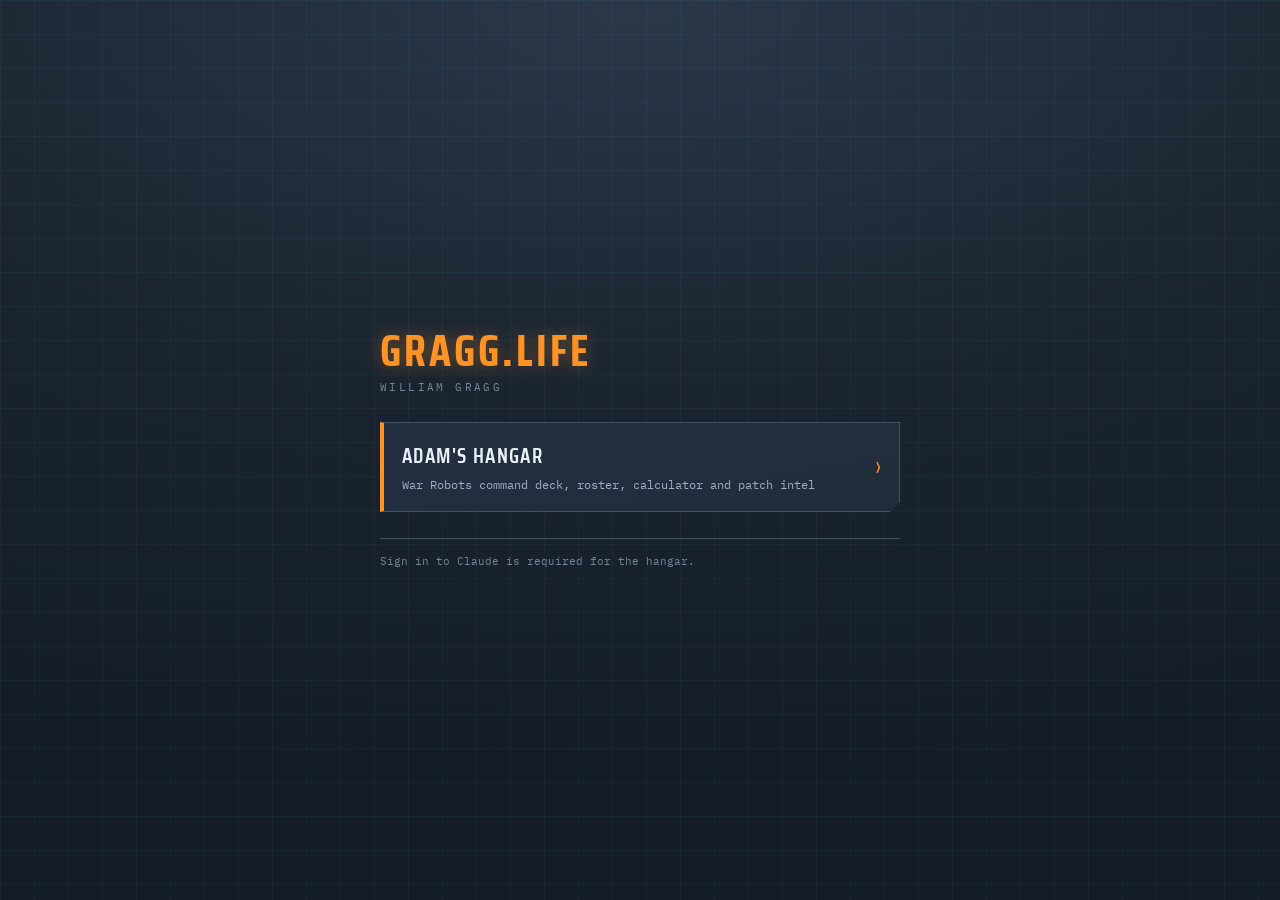
==== index.html @ 82b92b89 "Front door for www.gragg.life with /adams-hangar redirect Co-Authored-By: Claude Opus 5.5 <noreply@a" ====
<!doctype html>
<html lang="en">
<head>
<meta charset="utf-8">
<meta name="viewport" content="width=device-width,initial-scale=1,viewport-fit=cover">
<title>gragg.life</title>
<link rel="stylesheet" href="https://fonts.googleapis.com/css2?family=Saira+Condensed:wght@600;700&family=IBM+Plex+Mono:wght@400;500&display=swap">
<style>
:root{color-scheme:dark;--amber:#ff9326;--amber2:#ffbb66;--cyan:#3fd0f5;
  --fg:#e9f0f7;--dim:#9db0c4;--faint:#73879b;--line:#415263;--panel:#243040}
*{box-sizing:border-box}
body{margin:0;min-height:100vh;display:flex;align-items:center;justify-content:center;padding:24px 16px;
  background:
    linear-gradient(rgba(63,208,245,.05) 1px,transparent 1px) 0 0/100% 34px,
    linear-gradient(90deg,rgba(63,208,245,.05) 1px,transparent 1px) 0 0/34px 100%,
    radial-gradient(130% 85% at 50% 0%,#2a3848 0%,#1a2430 52%,#141d27 100%);
  background-attachment:fixed;
  color:var(--fg);font-family:"IBM Plex Mono",ui-monospace,monospace;font-size:14px;line-height:1.6}
.wrap{width:100%;max-width:520px}
h1{font-family:"Saira Condensed",Impact,sans-serif;font-size:44px;font-weight:700;letter-spacing:3px;
  text-transform:uppercase;margin:0;color:var(--amber);line-height:1;text-shadow:0 0 18px rgba(255,147,38,.4)}
.sub{font-size:10.5px;letter-spacing:2.4px;text-transform:uppercase;color:var(--faint);margin:6px 0 26px}
a.tile{display:flex;align-items:center;gap:14px;text-decoration:none;color:var(--fg);
  background:linear-gradient(170deg,var(--panel),#202c3a);border:1px solid var(--line);
  border-left:4px solid var(--amber);padding:16px 18px;margin-bottom:10px;
  clip-path:polygon(0 0,100% 0,100% calc(100% - 10px),calc(100% - 10px) 100%,0 100%)}
a.tile:hover{border-color:var(--amber);background:linear-gradient(170deg,#2c3a4c,#243040)}
a.tile .t{flex:1;min-width:0}
a.tile b{display:block;font-family:"Saira Condensed",Impact,sans-serif;font-size:21px;letter-spacing:1.4px;
  text-transform:uppercase;font-weight:600}
a.tile span{font-size:11.5px;color:var(--dim)}
a.tile .arw{font-family:"Saira Condensed",Impact,sans-serif;font-size:26px;color:var(--amber);flex:none}
.foot{margin-top:26px;font-size:11px;color:var(--faint);border-top:1px solid var(--line);padding-top:14px}
</style>
</head>
<body>
<div class="wrap">
  <h1>gragg.life</h1>
  <div class="sub">William Gragg</div>
  <a class="tile" href="/adams-hangar/">
    <div class="t"><b>Adam's Hangar</b><span>War Robots command deck, roster, calculator and patch intel</span></div>
    <div class="arw">&rsaquo;</div>
  </a>
  <div class="foot">Sign in to Claude is required for the hangar.</div>
</div>
</body>
</html>
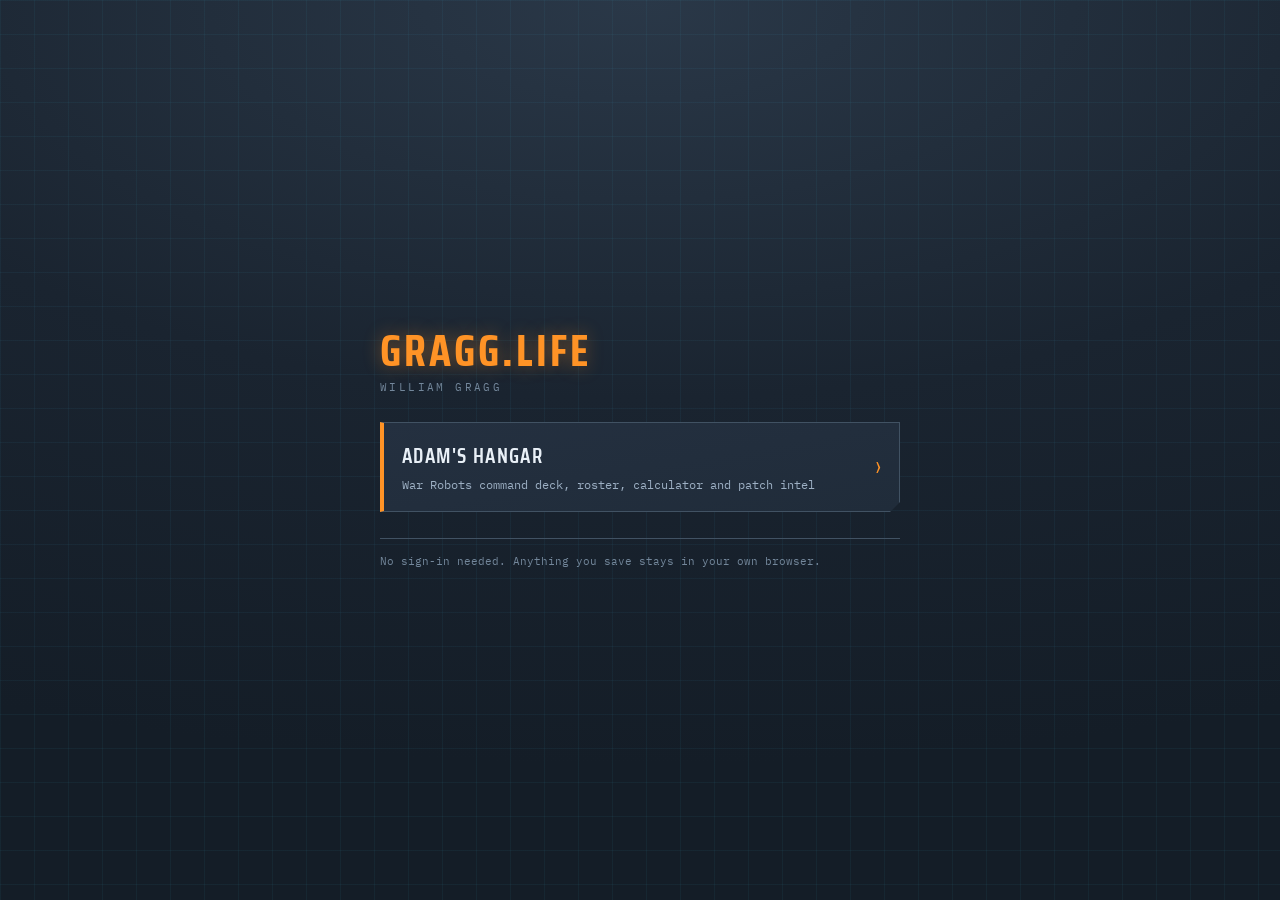
==== commit e193c948: "Host the hangar on gragg.life instead of redirecting to claude.ai Co-Authored-By: Claude Opus 5.5 <n" ====
--- a/index.html
+++ b/index.html
@@ -41,7 +41,7 @@
     <div class="t"><b>Adam's Hangar</b><span>War Robots command deck, roster, calculator and patch intel</span></div>
     <div class="arw">&rsaquo;</div>
   </a>
-  <div class="foot">Sign in to Claude is required for the hangar.</div>
+  <div class="foot">No sign-in needed. Anything you save stays in your own browser.</div>
 </div>
 </body>
 </html>
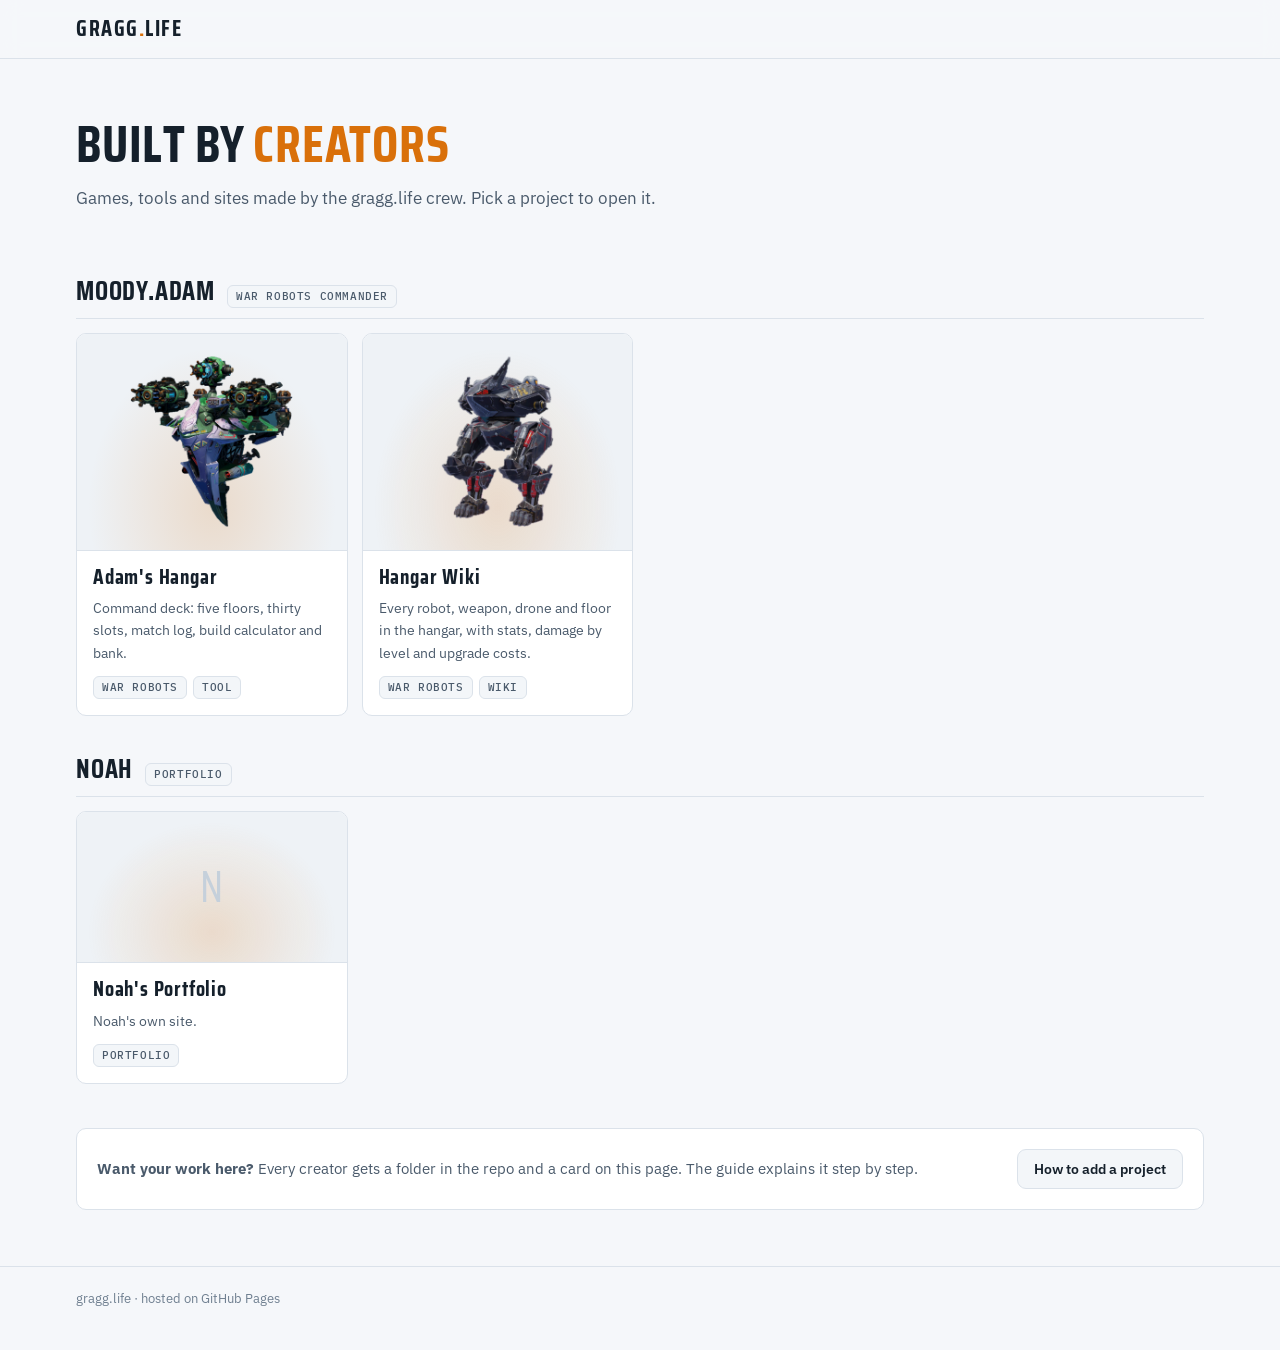
==== commit 633c5b8e: "Portfolio home, shared styles, creator template and hangar wiki Co-Authored-By: Claude Opus 5.5 <nor" ====
--- a/index.html
+++ b/index.html
@@ -4,45 +4,61 @@
 <meta charset="utf-8">
 <meta name="viewport" content="width=device-width,initial-scale=1,viewport-fit=cover">
 <title>gragg.life</title>
-<link rel="stylesheet" href="https://fonts.googleapis.com/css2?family=Saira+Condensed:wght@600;700&family=IBM+Plex+Mono:wght@400;500&display=swap">
+<meta name="description" content="Projects by the gragg.life creators.">
+<link rel="stylesheet" href="https://fonts.googleapis.com/css2?family=Saira+Condensed:wght@600;700&family=IBM+Plex+Sans:wght@400;500;600&family=IBM+Plex+Mono:wght@400;500&display=swap">
+<link rel="stylesheet" href="/shared/site.css">
 <style>
-:root{color-scheme:dark;--amber:#ff9326;--amber2:#ffbb66;--cyan:#3fd0f5;
-  --fg:#e9f0f7;--dim:#9db0c4;--faint:#73879b;--line:#415263;--panel:#243040}
-*{box-sizing:border-box}
-body{margin:0;min-height:100vh;display:flex;align-items:center;justify-content:center;padding:24px 16px;
-  background:
-    linear-gradient(rgba(63,208,245,.05) 1px,transparent 1px) 0 0/100% 34px,
-    linear-gradient(90deg,rgba(63,208,245,.05) 1px,transparent 1px) 0 0/34px 100%,
-    radial-gradient(130% 85% at 50% 0%,#2a3848 0%,#1a2430 52%,#141d27 100%);
-  background-attachment:fixed;
-  color:var(--fg);font-family:"IBM Plex Mono",ui-monospace,monospace;font-size:14px;line-height:1.6}
-.wrap{width:100%;max-width:520px}
-h1{font-family:"Saira Condensed",Impact,sans-serif;font-size:44px;font-weight:700;letter-spacing:3px;
-  text-transform:uppercase;margin:0;color:var(--amber);line-height:1;text-shadow:0 0 18px rgba(255,147,38,.4)}
-.sub{font-size:10.5px;letter-spacing:2.4px;text-transform:uppercase;color:var(--faint);margin:6px 0 26px}
-a.tile{display:flex;align-items:center;gap:14px;text-decoration:none;color:var(--fg);
-  background:linear-gradient(170deg,var(--panel),#202c3a);border:1px solid var(--line);
-  border-left:4px solid var(--amber);padding:16px 18px;margin-bottom:10px;
-  clip-path:polygon(0 0,100% 0,100% calc(100% - 10px),calc(100% - 10px) 100%,0 100%)}
-a.tile:hover{border-color:var(--amber);background:linear-gradient(170deg,#2c3a4c,#243040)}
-a.tile .t{flex:1;min-width:0}
-a.tile b{display:block;font-family:"Saira Condensed",Impact,sans-serif;font-size:21px;letter-spacing:1.4px;
-  text-transform:uppercase;font-weight:600}
-a.tile span{font-size:11.5px;color:var(--dim)}
-a.tile .arw{font-family:"Saira Condensed",Impact,sans-serif;font-size:26px;color:var(--amber);flex:none}
-.foot{margin-top:26px;font-size:11px;color:var(--faint);border-top:1px solid var(--line);padding-top:14px}
+.hero{padding:56px 0 26px}
+.hero h1 b{color:var(--accent)}
+.creator{margin-top:38px}
+.creator header{display:flex;align-items:baseline;gap:12px;flex-wrap:wrap;border-bottom:1px solid var(--line);padding-bottom:10px;margin-bottom:14px}
+.creator header h2{margin:0}
+.proj{display:flex;flex-direction:column;overflow:hidden;color:var(--fg);transition:border-color .15s,transform .15s}
+.proj:hover{border-color:var(--accent);transform:translateY(-2px);text-decoration:none}
+.proj .art{aspect-ratio:16/9;background:radial-gradient(ellipse at 50% 80%,color-mix(in srgb,var(--accent) 18%,transparent),transparent 65%),var(--bg2);
+  display:flex;align-items:center;justify-content:center;border-bottom:1px solid var(--line)}
+.proj .art img{max-height:86%;max-width:80%;object-fit:contain}
+.proj .art span{font-family:var(--display);font-size:44px;color:var(--line2)}
+.proj .body{padding:14px 16px 16px;display:flex;flex-direction:column;gap:8px;flex:1}
+.proj h3{margin:0;font-size:21px}
+.proj p{margin:0;color:var(--dim);font-size:14px}
+.proj .tags{display:flex;gap:6px;flex-wrap:wrap;margin-top:auto;padding-top:4px}
+.join{margin-top:44px;padding:20px;display:flex;gap:16px;align-items:center;flex-wrap:wrap}
+.join p{margin:0;flex:1;min-width:220px;color:var(--dim)}
 </style>
 </head>
 <body>
-<div class="wrap">
-  <h1>gragg.life</h1>
-  <div class="sub">William Gragg</div>
-  <a class="tile" href="/adams-hangar/">
-    <div class="t"><b>Adam's Hangar</b><span>War Robots command deck, roster, calculator and patch intel</span></div>
-    <div class="arw">&rsaquo;</div>
-  </a>
-  <div class="foot">No sign-in needed. Anything you save stays in your own browser.</div>
-</div>
+<div class="topbar"><div class="container">
+  <a class="logo" href="/">gragg<b>.</b>life</a>
+</div></div>
+
+<main class="container">
+  <section class="hero">
+    <h1>Built by <b>creators</b></h1>
+    <p class="lede">Games, tools and sites made by the gragg.life crew. Pick a project to open it.</p>
+  </section>
+  <div id="creators"><p class="muted">Loading projects…</p></div>
+  <div class="card join">
+    <p><b>Want your work here?</b> Every creator gets a folder in the repo and a card on this page. The guide explains it step by step.</p>
+    <a class="btn ghost" href="https://github.com/Truline-IT/wr-hangar/blob/main/CONTRIBUTING.md">How to add a project</a>
+  </div>
+</main>
+<footer class="footer"><div class="container">gragg.life · hosted on GitHub Pages</div></footer>
+
+<script>
+const esc=s=>String(s??"").replace(/[&<>"']/g,c=>({"&":"&amp;","<":"&lt;",">":"&gt;",'"':"&quot;","'":"&#39;"}[c]));
+fetch("/creators.json").then(r=>r.json()).then(({creators})=>{
+  document.getElementById("creators").innerHTML=creators.map(c=>`
+    <section class="creator" id="${esc(c.id)}">
+      <header><h2>${esc(c.name)}</h2><span class="tag">${esc(c.role)}</span></header>
+      <div class="grid">${c.projects.map(p=>`
+        <a class="card proj" href="${esc(p.url)}">
+          <div class="art">${p.image?`<img src="${esc(p.image)}" alt="" loading="lazy">`:`<span>${esc(p.title[0])}</span>`}</div>
+          <div class="body"><h3>${esc(p.title)}</h3><p>${esc(p.summary)}</p>
+            <div class="tags">${(p.tags||[]).map(t=>`<span class="tag">${esc(t)}</span>`).join("")}</div></div>
+        </a>`).join("")}</div>
+    </section>`).join("");
+}).catch(()=>{document.getElementById("creators").innerHTML='<p class="muted">Projects could not load. Try refreshing.</p>';});
+</script>
 </body>
 </html>
-
--- a/shared/site.css
+++ b/shared/site.css
@@ -0,0 +1,66 @@
+/* gragg.life shared look. Every creator page links this, then adds its own accent. */
+:root{
+  color-scheme:dark;
+  --bg:#0f151c; --bg2:#141c25; --panel:#19232e; --panel2:#202c39; --line:#2c3a49; --line2:#3b4c5e;
+  --fg:#e8eef5; --dim:#a3b3c4; --faint:#728396;
+  --accent:#ff9326; --accent2:#ffb866; --link:#5cc8f0; --good:#4fd98c; --bad:#ff6363;
+  --radius:10px;
+  --display:"Saira Condensed",Impact,sans-serif;
+  --body:"IBM Plex Sans",system-ui,-apple-system,sans-serif;
+  --mono:"IBM Plex Mono",ui-monospace,monospace;
+}
+@media (prefers-color-scheme:light){
+  :root:not([data-theme="dark"]){
+    color-scheme:light;
+    --bg:#f5f7fa; --bg2:#eef2f6; --panel:#ffffff; --panel2:#f3f6f9; --line:#dbe2ea; --line2:#c5d0db;
+    --fg:#15202b; --dim:#4a5a6b; --faint:#6f7f90; --accent:#d9700a; --accent2:#f08a1e; --link:#0b74b8;
+  }
+}
+*{box-sizing:border-box}
+html{scroll-padding-top:72px}
+body{margin:0;background:var(--bg);color:var(--fg);font:15px/1.6 var(--body);-webkit-font-smoothing:antialiased}
+a{color:var(--link);text-decoration:none} a:hover{text-decoration:underline}
+img{max-width:100%}
+.container{max-width:1160px;margin:0 auto;padding:0 16px}
+
+/* top bar shared by every page */
+.topbar{position:sticky;top:0;z-index:30;background:color-mix(in srgb,var(--bg) 88%,transparent);
+  backdrop-filter:blur(10px);border-bottom:1px solid var(--line)}
+.topbar .container{display:flex;align-items:center;gap:14px;min-height:58px;flex-wrap:wrap}
+.logo{font-family:var(--display);font-weight:700;font-size:22px;letter-spacing:1.5px;text-transform:uppercase;color:var(--fg)}
+.logo b{color:var(--accent)} .logo:hover{text-decoration:none}
+.crumbs{font-size:13px;color:var(--faint);display:flex;gap:6px;align-items:center;flex-wrap:wrap}
+.crumbs a{color:var(--dim)}
+.topbar .grow{flex:1}
+.toplinks{display:flex;gap:4px;flex-wrap:wrap}
+.toplinks a{font-size:13px;color:var(--dim);padding:6px 10px;border-radius:8px}
+.toplinks a:hover,.toplinks a.on{background:var(--panel2);color:var(--fg);text-decoration:none}
+
+h1,h2,h3{font-family:var(--display);letter-spacing:.8px;line-height:1.15;margin:0}
+h1{font-size:clamp(32px,6vw,52px);text-transform:uppercase}
+h2{font-size:26px;text-transform:uppercase;margin:34px 0 12px}
+h3{font-size:19px;margin:22px 0 8px}
+.lede{color:var(--dim);font-size:17px;max-width:62ch;margin:10px 0 0}
+.muted{color:var(--faint)}
+.tag{display:inline-block;font:500 11px/1 var(--mono);letter-spacing:.6px;text-transform:uppercase;
+  padding:5px 8px;border-radius:6px;background:var(--panel2);border:1px solid var(--line);color:var(--dim)}
+.tag.accent{color:var(--accent);border-color:color-mix(in srgb,var(--accent) 45%,transparent)}
+
+.card{background:var(--panel);border:1px solid var(--line);border-radius:var(--radius)}
+.grid{display:grid;gap:14px;grid-template-columns:repeat(auto-fill,minmax(250px,1fr))}
+.btn{display:inline-flex;align-items:center;gap:8px;font:600 14px var(--body);padding:10px 16px;border-radius:9px;
+  background:var(--accent);color:#1a1006;border:0;cursor:pointer}
+.btn:hover{filter:brightness(1.08);text-decoration:none}
+.btn.ghost{background:var(--panel2);color:var(--fg);border:1px solid var(--line)}
+
+table{width:100%;border-collapse:collapse;font-size:14px}
+th{font:500 11px var(--mono);letter-spacing:.8px;text-transform:uppercase;color:var(--faint);text-align:left;
+  padding:9px 10px;border-bottom:1px solid var(--line2);white-space:nowrap}
+td{padding:8px 10px;border-bottom:1px solid var(--line);vertical-align:middle}
+td.n,th.n{text-align:right;font-family:var(--mono);font-variant-numeric:tabular-nums}
+tbody tr:hover td{background:var(--panel2)}
+.scroll{overflow-x:auto}
+
+.footer{border-top:1px solid var(--line);margin-top:56px;padding:22px 0 40px;font-size:13px;color:var(--faint)}
+:focus-visible{outline:2px solid var(--link);outline-offset:2px}
+@media (prefers-reduced-motion:reduce){*{transition:none!important;animation:none!important}}
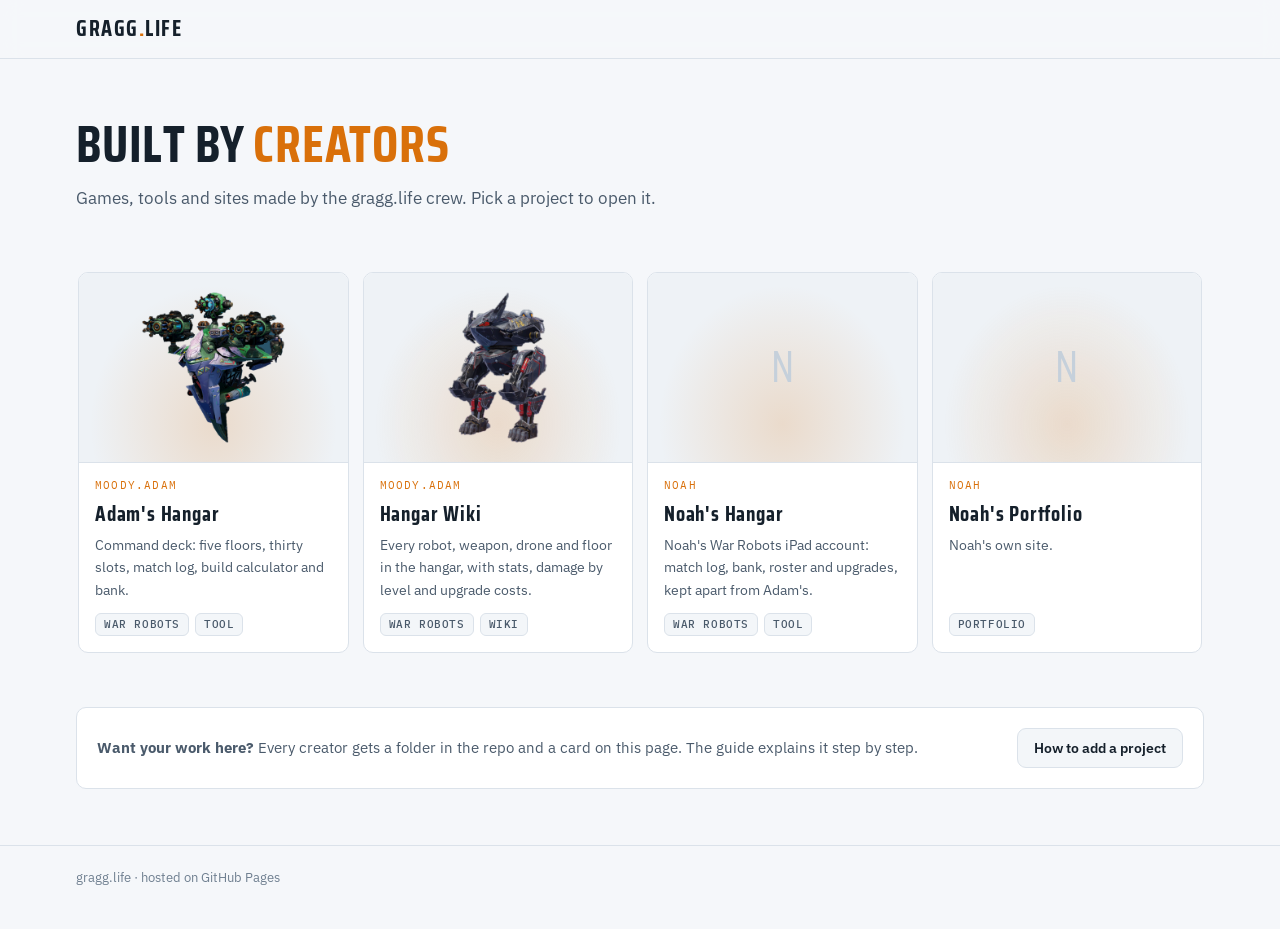
==== commit 4946119a: "Home cards on one line, add Noah's hangar page All project cards now sit in a single row, each label" ====
--- a/index.html
+++ b/index.html
@@ -23,6 +23,10 @@
 .proj h3{margin:0;font-size:21px}
 .proj p{margin:0;color:var(--dim);font-size:14px}
 .proj .tags{display:flex;gap:6px;flex-wrap:wrap;margin-top:auto;padding-top:4px}
+.strip{display:grid;grid-auto-flow:column;grid-auto-columns:minmax(210px,1fr);gap:14px;overflow-x:auto;padding:4px 2px 10px;margin-top:30px;scroll-snap-type:x proximity}
+.strip .proj{scroll-snap-align:start;min-width:0}
+.strip .proj .art{aspect-ratio:auto;height:190px}
+.proj .who{font-family:var(--mono);font-size:10.5px;letter-spacing:1.2px;text-transform:uppercase;color:var(--accent)}
 .join{margin-top:44px;padding:20px;display:flex;gap:16px;align-items:center;flex-wrap:wrap}
 .join p{margin:0;flex:1;min-width:220px;color:var(--dim)}
 </style>
@@ -48,16 +52,14 @@
 <script>
 const esc=s=>String(s??"").replace(/[&<>"']/g,c=>({"&":"&amp;","<":"&lt;",">":"&gt;",'"':"&quot;","'":"&#39;"}[c]));
 fetch("/creators.json").then(r=>r.json()).then(({creators})=>{
-  document.getElementById("creators").innerHTML=creators.map(c=>`
-    <section class="creator" id="${esc(c.id)}">
-      <header><h2>${esc(c.name)}</h2><span class="tag">${esc(c.role)}</span></header>
-      <div class="grid">${c.projects.map(p=>`
+  /* every project card on one line, each labelled with its creator */
+  const cards=creators.flatMap(c=>c.projects.map(p=>({c,p})));
+  document.getElementById("creators").innerHTML=`<div class="strip">${cards.map(({c,p})=>`
         <a class="card proj" href="${esc(p.url)}">
           <div class="art">${p.image?`<img src="${esc(p.image)}" alt="" loading="lazy">`:`<span>${esc(p.title[0])}</span>`}</div>
-          <div class="body"><h3>${esc(p.title)}</h3><p>${esc(p.summary)}</p>
+          <div class="body"><span class="who">${esc(c.name)}</span><h3>${esc(p.title)}</h3><p>${esc(p.summary)}</p>
             <div class="tags">${(p.tags||[]).map(t=>`<span class="tag">${esc(t)}</span>`).join("")}</div></div>
-        </a>`).join("")}</div>
-    </section>`).join("");
+        </a>`).join("")}</div>`;
 }).catch(()=>{document.getElementById("creators").innerHTML='<p class="muted">Projects could not load. Try refreshing.</p>';});
 </script>
 </body>
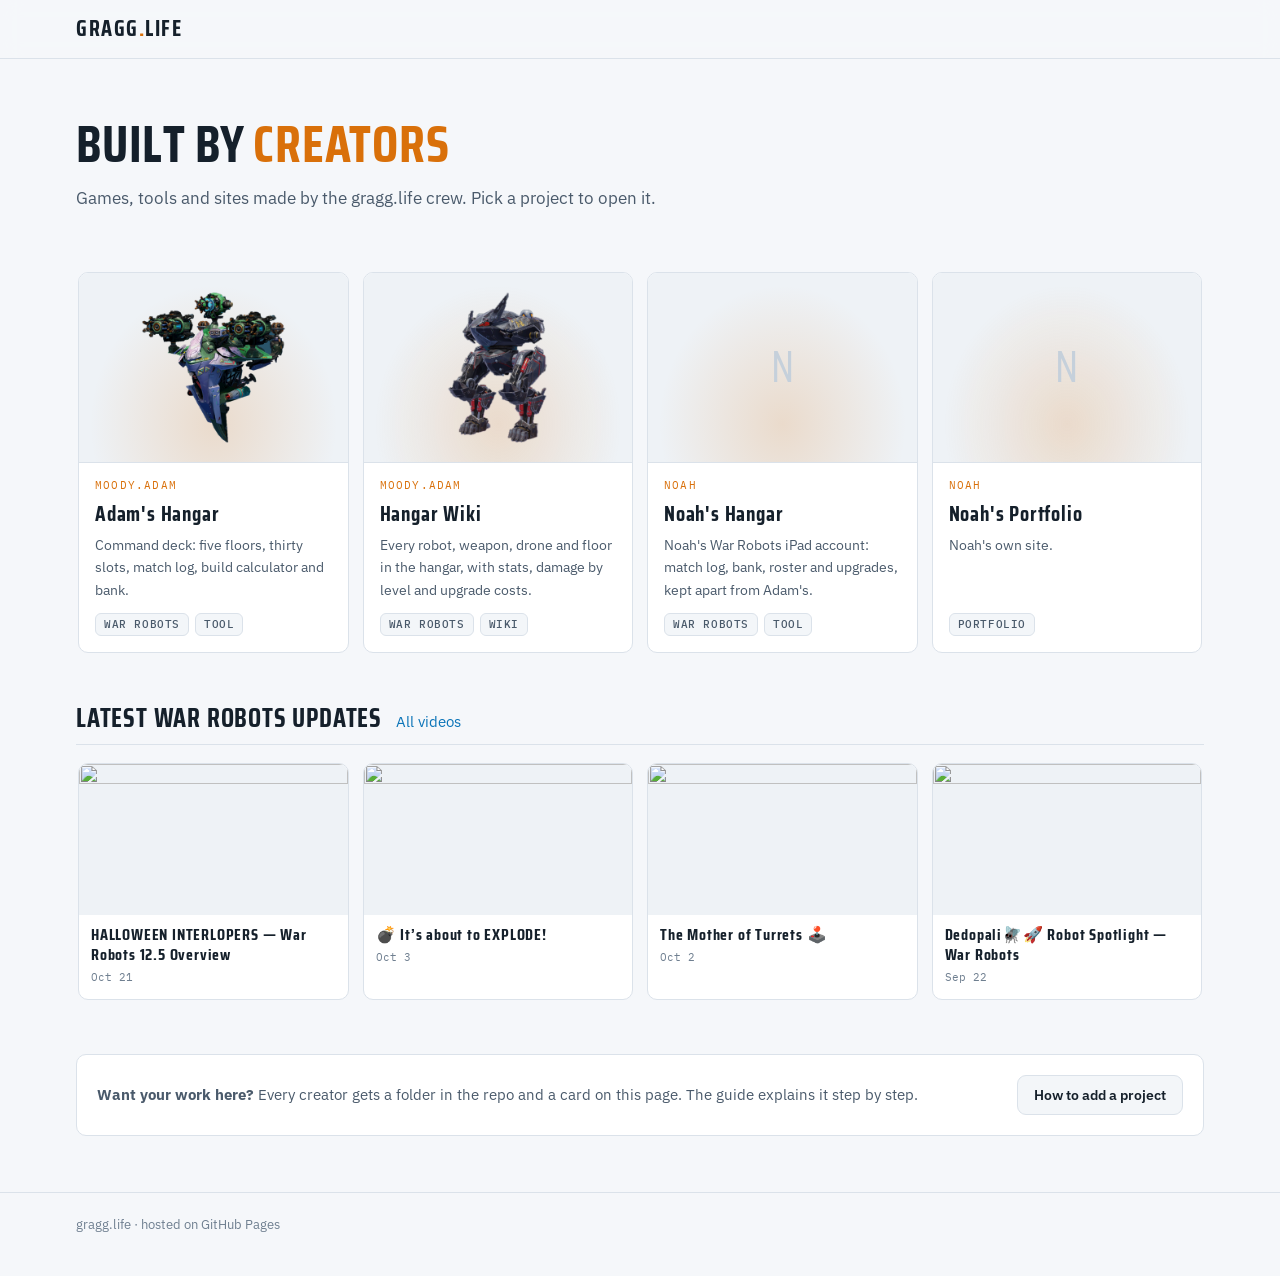
==== commit 42773ab3: "Post War Robots YouTube updates on the site A scheduled workflow reads the official channel's feed e" ====
--- a/index.html
+++ b/index.html
@@ -26,6 +26,16 @@
 .strip{display:grid;grid-auto-flow:column;grid-auto-columns:minmax(210px,1fr);gap:14px;overflow-x:auto;padding:4px 2px 10px;margin-top:30px;scroll-snap-type:x proximity}
 .strip .proj{scroll-snap-align:start;min-width:0}
 .strip .proj .art{aspect-ratio:auto;height:190px}
+.news{margin-top:40px}
+.news header{display:flex;align-items:baseline;gap:14px;flex-wrap:wrap;border-bottom:1px solid var(--line);padding-bottom:10px}
+.news header h2{margin:0}
+.news .strip{margin-top:14px}
+.vid{display:flex;flex-direction:column;overflow:hidden;color:var(--fg);min-width:0;scroll-snap-align:start}
+.vid:hover{border-color:var(--accent);text-decoration:none}
+.vid img{display:block;width:100%;aspect-ratio:16/9;object-fit:cover;background:var(--bg2)}
+.vid .body{padding:10px 12px 12px;display:flex;flex-direction:column;gap:4px}
+.vid h3{margin:0;font-size:16px;line-height:1.25}
+.vid time{font-family:var(--mono);font-size:11px;color:var(--faint)}
 .proj .who{font-family:var(--mono);font-size:10.5px;letter-spacing:1.2px;text-transform:uppercase;color:var(--accent)}
 .join{margin-top:44px;padding:20px;display:flex;gap:16px;align-items:center;flex-wrap:wrap}
 .join p{margin:0;flex:1;min-width:220px;color:var(--dim)}
@@ -42,6 +52,10 @@
     <p class="lede">Games, tools and sites made by the gragg.life crew. Pick a project to open it.</p>
   </section>
   <div id="creators"><p class="muted">Loading projects…</p></div>
+  <section class="news">
+    <header><h2>Latest War Robots updates</h2><a href="/news/">All videos</a></header>
+    <div class="strip" id="news"><p class="muted">Loading videos…</p></div>
+  </section>
   <div class="card join">
     <p><b>Want your work here?</b> Every creator gets a folder in the repo and a card on this page. The guide explains it step by step.</p>
     <a class="btn ghost" href="https://github.com/Truline-IT/wr-hangar/blob/main/CONTRIBUTING.md">How to add a project</a>
@@ -61,6 +75,12 @@
             <div class="tags">${(p.tags||[]).map(t=>`<span class="tag">${esc(t)}</span>`).join("")}</div></div>
         </a>`).join("")}</div>`;
 }).catch(()=>{document.getElementById("creators").innerHTML='<p class="muted">Projects could not load. Try refreshing.</p>';});
+fetch("/news/videos.json",{cache:"no-cache"}).then(r=>r.json()).then(({videos})=>{
+  const day=d=>new Date(d).toLocaleDateString(undefined,{month:"short",day:"numeric"});
+  document.getElementById("news").innerHTML=videos.slice(0,4).map(v=>`
+    <a class="card vid" href="${esc(v.url)}" target="_blank" rel="noopener"><img src="${esc(v.thumb)}" alt="" loading="lazy">
+      <div class="body"><h3>${esc(v.title)}</h3><time datetime="${esc(v.published)}">${day(v.published)}</time></div></a>`).join("");
+}).catch(()=>{ document.getElementById("news").innerHTML='<p class="muted">Videos could not load. Try refreshing.</p>'; });
 </script>
 </body>
 </html>
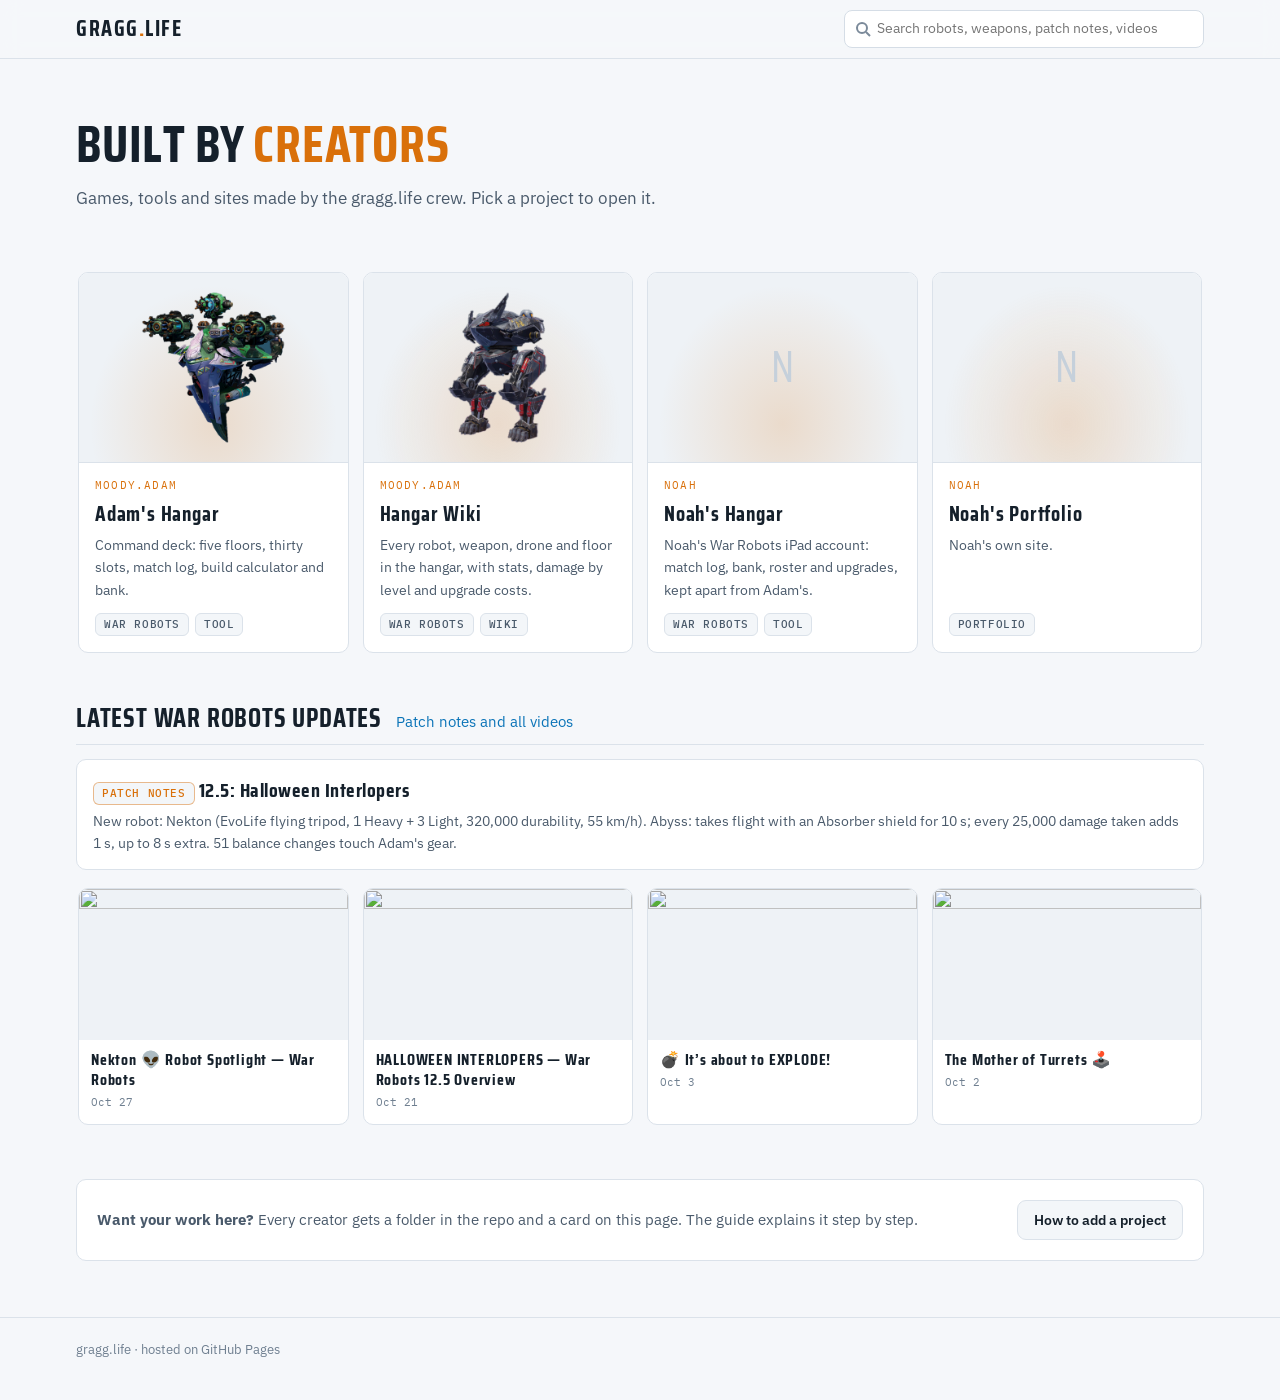
==== commit 5f723619: "Site-wide wiki search and 12.5 patch notes Every page gets a search box covering the wiki, patch not" ====
--- a/index.html
+++ b/index.html
@@ -30,6 +30,10 @@
 .news header{display:flex;align-items:baseline;gap:14px;flex-wrap:wrap;border-bottom:1px solid var(--line);padding-bottom:10px}
 .news header h2{margin:0}
 .news .strip{margin-top:14px}
+.pn-latest{display:block;margin-top:14px;padding:14px 16px;color:var(--fg)}
+.pn-latest:hover{border-color:var(--accent);text-decoration:none}
+.pn-latest b{font-family:var(--display);font-size:20px;letter-spacing:.5px}
+.pn-latest p{margin:4px 0 0;color:var(--dim);font-size:14px}
 .vid{display:flex;flex-direction:column;overflow:hidden;color:var(--fg);min-width:0;scroll-snap-align:start}
 .vid:hover{border-color:var(--accent);text-decoration:none}
 .vid img{display:block;width:100%;aspect-ratio:16/9;object-fit:cover;background:var(--bg2)}
@@ -40,6 +44,7 @@
 .join{margin-top:44px;padding:20px;display:flex;gap:16px;align-items:center;flex-wrap:wrap}
 .join p{margin:0;flex:1;min-width:220px;color:var(--dim)}
 </style>
+<script src="/shared/search.js" defer></script>
 </head>
 <body>
 <div class="topbar"><div class="container">
@@ -53,7 +58,8 @@
   </section>
   <div id="creators"><p class="muted">Loading projects…</p></div>
   <section class="news">
-    <header><h2>Latest War Robots updates</h2><a href="/news/">All videos</a></header>
+    <header><h2>Latest War Robots updates</h2><a href="/news/">Patch notes and all videos</a></header>
+    <a class="card pn-latest" id="pn-latest" href="/news/" hidden></a>
     <div class="strip" id="news"><p class="muted">Loading videos…</p></div>
   </section>
   <div class="card join">
@@ -75,6 +81,10 @@
             <div class="tags">${(p.tags||[]).map(t=>`<span class="tag">${esc(t)}</span>`).join("")}</div></div>
         </a>`).join("")}</div>`;
 }).catch(()=>{document.getElementById("creators").innerHTML='<p class="muted">Projects could not load. Try refreshing.</p>';});
+fetch("/news/patch-notes.json",{cache:"no-cache"}).then(r=>r.json()).then(({latest:L})=>{
+  const mine=L.groups.reduce((n,g)=>n+g.items.filter(i=>i.mine).length,0), el=document.getElementById("pn-latest");
+  el.innerHTML=`<span class="tag accent">Patch notes</span> <b>${esc(L.ver)}: ${esc(L.title)}</b><p>${esc(L.highlights[0])} ${mine} balance changes touch Adam's gear.</p>`;
+  el.hidden=false; }).catch(()=>{});
 fetch("/news/videos.json",{cache:"no-cache"}).then(r=>r.json()).then(({videos})=>{
   const day=d=>new Date(d).toLocaleDateString(undefined,{month:"short",day:"numeric"});
   document.getElementById("news").innerHTML=videos.slice(0,4).map(v=>`
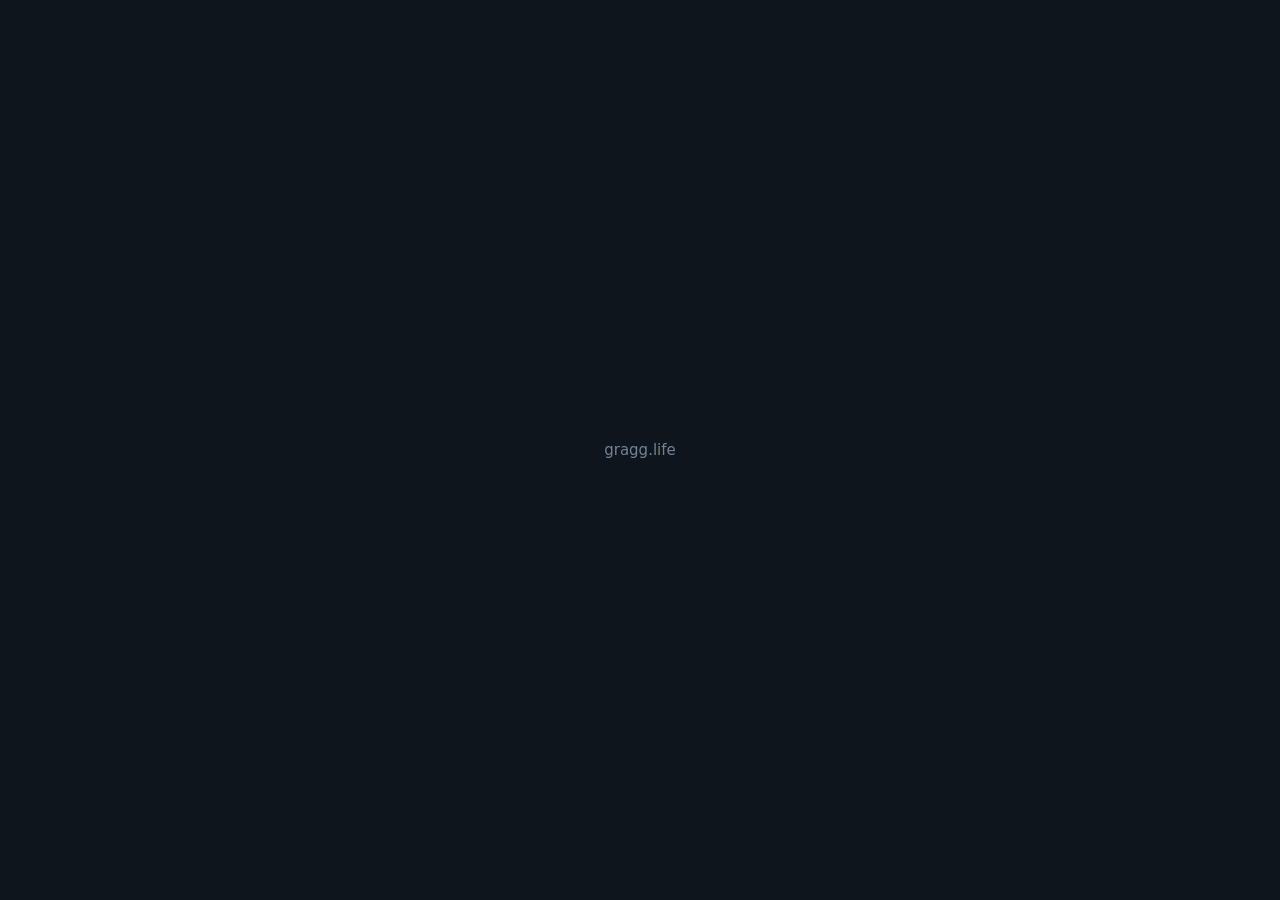
==== commit d48d3d68: "Make /adams-hangar/ the home page; blank page at the bare domain www.gragg.life now shows a plain pa" ====
--- a/index.html
+++ b/index.html
@@ -2,95 +2,16 @@
 <html lang="en">
 <head>
 <meta charset="utf-8">
-<meta name="viewport" content="width=device-width,initial-scale=1,viewport-fit=cover">
+<meta name="viewport" content="width=device-width,initial-scale=1">
 <title>gragg.life</title>
-<meta name="description" content="Projects by the gragg.life creators.">
-<link rel="stylesheet" href="https://fonts.googleapis.com/css2?family=Saira+Condensed:wght@600;700&family=IBM+Plex+Sans:wght@400;500;600&family=IBM+Plex+Mono:wght@400;500&display=swap">
-<link rel="stylesheet" href="/shared/site.css">
+<meta name="robots" content="noindex">
 <style>
-.hero{padding:56px 0 26px}
-.hero h1 b{color:var(--accent)}
-.creator{margin-top:38px}
-.creator header{display:flex;align-items:baseline;gap:12px;flex-wrap:wrap;border-bottom:1px solid var(--line);padding-bottom:10px;margin-bottom:14px}
-.creator header h2{margin:0}
-.proj{display:flex;flex-direction:column;overflow:hidden;color:var(--fg);transition:border-color .15s,transform .15s}
-.proj:hover{border-color:var(--accent);transform:translateY(-2px);text-decoration:none}
-.proj .art{aspect-ratio:16/9;background:radial-gradient(ellipse at 50% 80%,color-mix(in srgb,var(--accent) 18%,transparent),transparent 65%),var(--bg2);
-  display:flex;align-items:center;justify-content:center;border-bottom:1px solid var(--line)}
-.proj .art img{max-height:86%;max-width:80%;object-fit:contain}
-.proj .art span{font-family:var(--display);font-size:44px;color:var(--line2)}
-.proj .body{padding:14px 16px 16px;display:flex;flex-direction:column;gap:8px;flex:1}
-.proj h3{margin:0;font-size:21px}
-.proj p{margin:0;color:var(--dim);font-size:14px}
-.proj .tags{display:flex;gap:6px;flex-wrap:wrap;margin-top:auto;padding-top:4px}
-.strip{display:grid;grid-auto-flow:column;grid-auto-columns:minmax(210px,1fr);gap:14px;overflow-x:auto;padding:4px 2px 10px;margin-top:30px;scroll-snap-type:x proximity}
-.strip .proj{scroll-snap-align:start;min-width:0}
-.strip .proj .art{aspect-ratio:auto;height:190px}
-.news{margin-top:40px}
-.news header{display:flex;align-items:baseline;gap:14px;flex-wrap:wrap;border-bottom:1px solid var(--line);padding-bottom:10px}
-.news header h2{margin:0}
-.news .strip{margin-top:14px}
-.pn-latest{display:block;margin-top:14px;padding:14px 16px;color:var(--fg)}
-.pn-latest:hover{border-color:var(--accent);text-decoration:none}
-.pn-latest b{font-family:var(--display);font-size:20px;letter-spacing:.5px}
-.pn-latest p{margin:4px 0 0;color:var(--dim);font-size:14px}
-.vid{display:flex;flex-direction:column;overflow:hidden;color:var(--fg);min-width:0;scroll-snap-align:start}
-.vid:hover{border-color:var(--accent);text-decoration:none}
-.vid img{display:block;width:100%;aspect-ratio:16/9;object-fit:cover;background:var(--bg2)}
-.vid .body{padding:10px 12px 12px;display:flex;flex-direction:column;gap:4px}
-.vid h3{margin:0;font-size:16px;line-height:1.25}
-.vid time{font-family:var(--mono);font-size:11px;color:var(--faint)}
-.proj .who{font-family:var(--mono);font-size:10.5px;letter-spacing:1.2px;text-transform:uppercase;color:var(--accent)}
-.join{margin-top:44px;padding:20px;display:flex;gap:16px;align-items:center;flex-wrap:wrap}
-.join p{margin:0;flex:1;min-width:220px;color:var(--dim)}
+:root{color-scheme:dark}
+html,body{height:100%;margin:0}
+body{display:flex;align-items:center;justify-content:center;background:#0f151c;color:#728396;font:15px/1.6 system-ui,-apple-system,sans-serif}
 </style>
-<script src="/shared/search.js" defer></script>
 </head>
 <body>
-<div class="topbar"><div class="container">
-  <a class="logo" href="/">gragg<b>.</b>life</a>
-</div></div>
-
-<main class="container">
-  <section class="hero">
-    <h1>Built by <b>creators</b></h1>
-    <p class="lede">Games, tools and sites made by the gragg.life crew. Pick a project to open it.</p>
-  </section>
-  <div id="creators"><p class="muted">Loading projects…</p></div>
-  <section class="news">
-    <header><h2>Latest War Robots updates</h2><a href="/news/">Patch notes and all videos</a></header>
-    <a class="card pn-latest" id="pn-latest" href="/news/" hidden></a>
-    <div class="strip" id="news"><p class="muted">Loading videos…</p></div>
-  </section>
-  <div class="card join">
-    <p><b>Want your work here?</b> Every creator gets a folder in the repo and a card on this page. The guide explains it step by step.</p>
-    <a class="btn ghost" href="https://github.com/Truline-IT/wr-hangar/blob/main/CONTRIBUTING.md">How to add a project</a>
-  </div>
-</main>
-<footer class="footer"><div class="container">gragg.life · hosted on GitHub Pages</div></footer>
-
-<script>
-const esc=s=>String(s??"").replace(/[&<>"']/g,c=>({"&":"&amp;","<":"&lt;",">":"&gt;",'"':"&quot;","'":"&#39;"}[c]));
-fetch("/creators.json").then(r=>r.json()).then(({creators})=>{
-  /* every project card on one line, each labelled with its creator */
-  const cards=creators.flatMap(c=>c.projects.map(p=>({c,p})));
-  document.getElementById("creators").innerHTML=`<div class="strip">${cards.map(({c,p})=>`
-        <a class="card proj" href="${esc(p.url)}">
-          <div class="art">${p.image?`<img src="${esc(p.image)}" alt="" loading="lazy">`:`<span>${esc(p.title[0])}</span>`}</div>
-          <div class="body"><span class="who">${esc(c.name)}</span><h3>${esc(p.title)}</h3><p>${esc(p.summary)}</p>
-            <div class="tags">${(p.tags||[]).map(t=>`<span class="tag">${esc(t)}</span>`).join("")}</div></div>
-        </a>`).join("")}</div>`;
-}).catch(()=>{document.getElementById("creators").innerHTML='<p class="muted">Projects could not load. Try refreshing.</p>';});
-fetch("/news/patch-notes.json",{cache:"no-cache"}).then(r=>r.json()).then(({latest:L})=>{
-  const mine=L.groups.reduce((n,g)=>n+g.items.filter(i=>i.mine).length,0), el=document.getElementById("pn-latest");
-  el.innerHTML=`<span class="tag accent">Patch notes</span> <b>${esc(L.ver)}: ${esc(L.title)}</b><p>${esc(L.highlights[0])} ${mine} balance changes touch Adam's gear.</p>`;
-  el.hidden=false; }).catch(()=>{});
-fetch("/news/videos.json",{cache:"no-cache"}).then(r=>r.json()).then(({videos})=>{
-  const day=d=>new Date(d).toLocaleDateString(undefined,{month:"short",day:"numeric"});
-  document.getElementById("news").innerHTML=videos.slice(0,4).map(v=>`
-    <a class="card vid" href="${esc(v.url)}" target="_blank" rel="noopener"><img src="${esc(v.thumb)}" alt="" loading="lazy">
-      <div class="body"><h3>${esc(v.title)}</h3><time datetime="${esc(v.published)}">${day(v.published)}</time></div></a>`).join("");
-}).catch(()=>{ document.getElementById("news").innerHTML='<p class="muted">Videos could not load. Try refreshing.</p>'; });
-</script>
+<p>gragg.life</p>
 </body>
 </html>
